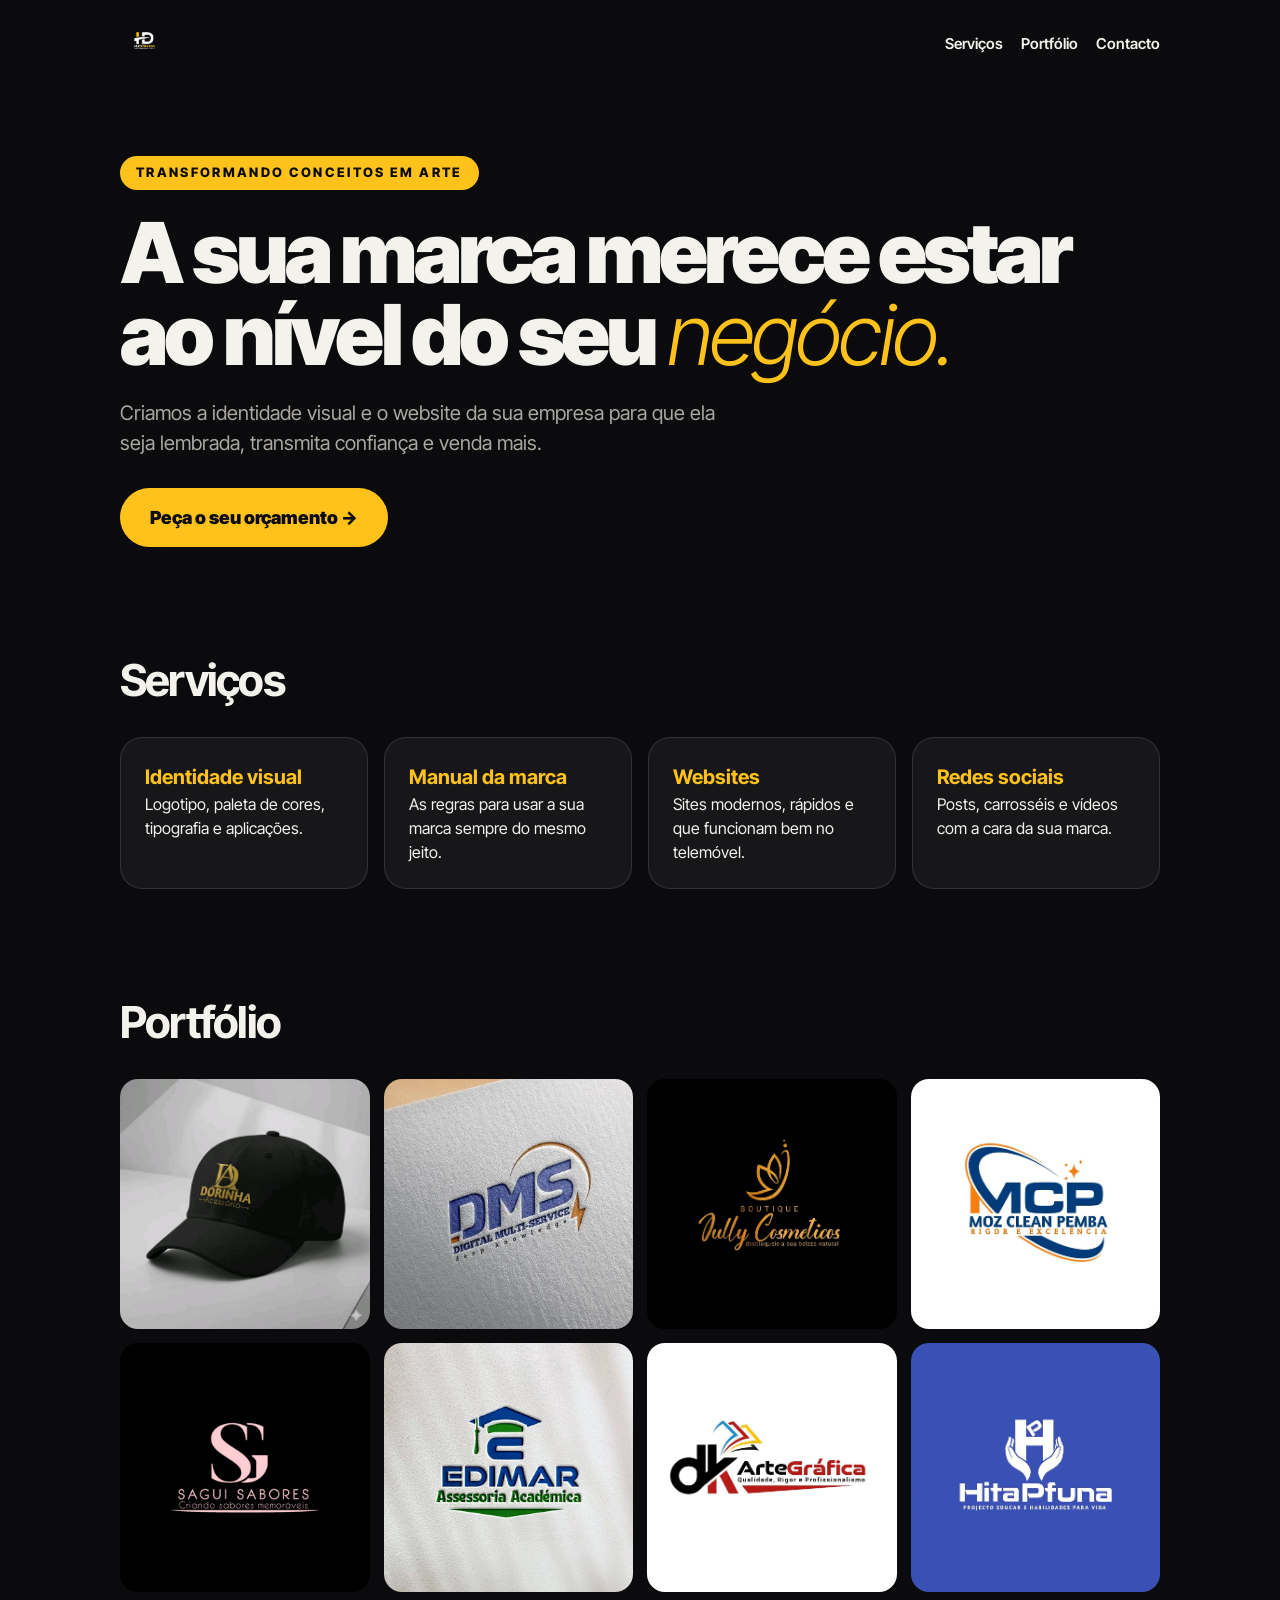
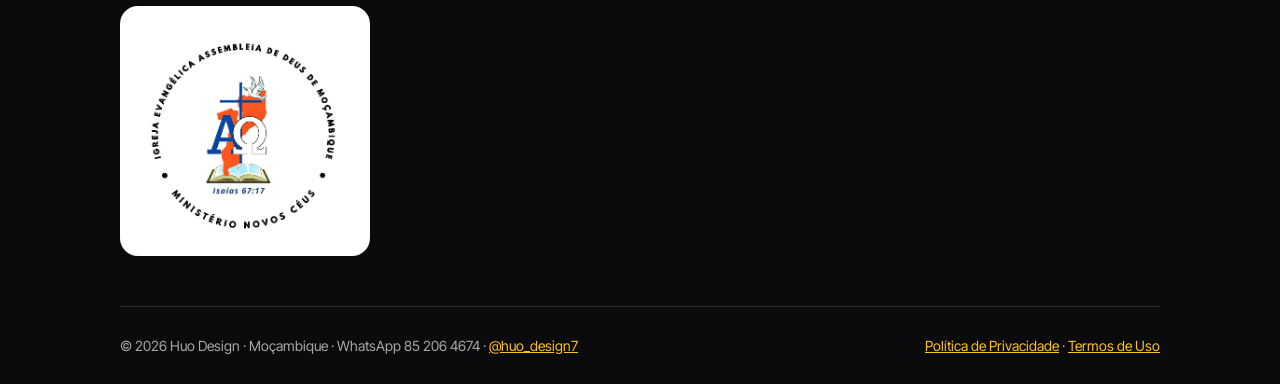
==== index.html @ d7ca1580 "Site Huo Design com privacidade e termos" ====
<!doctype html>
<html lang="pt">
<head>
<meta charset="utf-8">
<meta name="viewport" content="width=device-width,initial-scale=1">
<title>Huo Design · Identidade visual e websites</title>
<meta name="description" content="Huo Design: criamos a identidade visual e o website da sua empresa. Moçambique.">
<link rel="preconnect" href="https://fonts.googleapis.com">
<link href="https://fonts.googleapis.com/css2?family=Inter+Tight:ital,wght@0,300;0,400;0,600;0,800;0,900;1,300&display=swap" rel="stylesheet">
<link rel="stylesheet" href="estilo.css">
</head>
<body>
<div class="wrap">
	<header>
		<img src="img/logo.png" alt="Huo Design">
		<nav><a href="#servicos">Serviços</a><a href="#portfolio">Portfólio</a><a href="https://wa.me/258852064674">Contacto</a></nav>
	</header>

	<div class="hero">
		<span class="tag">TRANSFORMANDO CONCEITOS EM ARTE</span>
		<h1>A sua marca merece estar ao nível do seu <em>negócio.</em></h1>
		<p class="lead">Criamos a identidade visual e o website da sua empresa para que ela seja lembrada, transmita confiança e venda mais.</p>
		<a class="btn" href="https://wa.me/258852064674">Peça o seu orçamento →</a>
	</div>

	<section id="servicos">
		<h2>Serviços</h2>
		<div class="serv">
			<div class="card"><b>Identidade visual</b><p>Logotipo, paleta de cores, tipografia e aplicações.</p></div>
			<div class="card"><b>Manual da marca</b><p>As regras para usar a sua marca sempre do mesmo jeito.</p></div>
			<div class="card"><b>Websites</b><p>Sites modernos, rápidos e que funcionam bem no telemóvel.</p></div>
			<div class="card"><b>Redes sociais</b><p>Posts, carrosséis e vídeos com a cara da sua marca.</p></div>
		</div>
	</section>

	<section id="portfolio">
		<h2>Portfólio</h2>
		<div class="grid">
			<img src="img/dorinha.jpg" alt="Dorinha Acessório">
			<img src="img/dms.jpg" alt="Digital Multi-Service">
			<img src="img/jully.jpg" alt="Jully Cosméticos">
			<img src="img/mozclean.jpg" alt="Moz Clean Pemba">
			<img src="img/sagui.jpg" alt="Sagui Sabores">
			<img src="img/edimar.jpg" alt="Edimar Assessoria Académica">
			<img src="img/dkarte.jpg" alt="DK Arte Gráfica">
			<img src="img/hitapfuna.jpg" alt="HitaPfuna">
			<img src="img/igreja.jpg" alt="Ministério Novos Céus">
		</div>
	</section>

	<footer>
		<span>© 2026 Huo Design · Moçambique · WhatsApp 85 206 4674 · <a href="https://www.instagram.com/huo_design7/">@huo_design7</a></span>
		<span><a href="privacidade.html">Política de Privacidade</a> · <a href="termos.html">Termos de Uso</a></span>
	</footer>
</div>
</body>
</html>
---- estilo.css ----
:root{--ink:#0b0b0d;--paper:#f4f2ec;--y:#ffc21a;--mut:#a9a7a0}
*{box-sizing:border-box;margin:0}
body{background:var(--ink);color:var(--paper);font-family:'Inter Tight',system-ui,sans-serif;line-height:1.5}
a{color:var(--y)}
.wrap{max-width:1080px;margin:0 auto;padding:0 20px}
header{display:flex;justify-content:space-between;align-items:center;padding:20px 0}
header img{height:46px}
nav a{color:var(--paper);text-decoration:none;margin-left:18px;font-weight:600;font-size:15px}
.hero{padding:70px 0 50px}
.tag{display:inline-block;background:var(--y);color:var(--ink);font-weight:800;letter-spacing:.18em;font-size:13px;padding:7px 16px;border-radius:99px}
h1{font-size:clamp(40px,7vw,84px);line-height:.98;letter-spacing:-.045em;margin:22px 0;font-weight:900}
h1 em{font-style:italic;font-weight:300;color:var(--y)}
.lead{font-size:20px;color:var(--mut);max-width:620px}
.btn{display:inline-block;margin-top:30px;background:var(--y);color:var(--ink);font-weight:900;padding:16px 30px;border-radius:99px;text-decoration:none;font-size:18px}
section{padding:50px 0}
h2{font-size:clamp(28px,4vw,44px);letter-spacing:-.04em;margin-bottom:24px}
.serv{display:grid;grid-template-columns:repeat(auto-fit,minmax(240px,1fr));gap:16px}
.card{background:rgba(255,255,255,.05);border:1px solid rgba(255,255,255,.12);border-radius:22px;padding:24px}
.card b{color:var(--y);font-size:20px}
.grid{display:grid;grid-template-columns:repeat(auto-fill,minmax(220px,1fr));gap:14px}
.grid img{width:100%;aspect-ratio:1;object-fit:cover;border-radius:18px;display:block}
footer{border-top:1px solid rgba(255,255,255,.12);padding:28px 0;color:var(--mut);font-size:14px;display:flex;flex-wrap:wrap;gap:16px;justify-content:space-between}
.doc{max-width:760px;padding:40px 0 70px}
.doc h1{font-size:44px}
.doc h2{font-size:24px;margin:28px 0 8px}
.doc p,.doc li{color:#d8d6cf}
.doc ul{padding-left:20px}
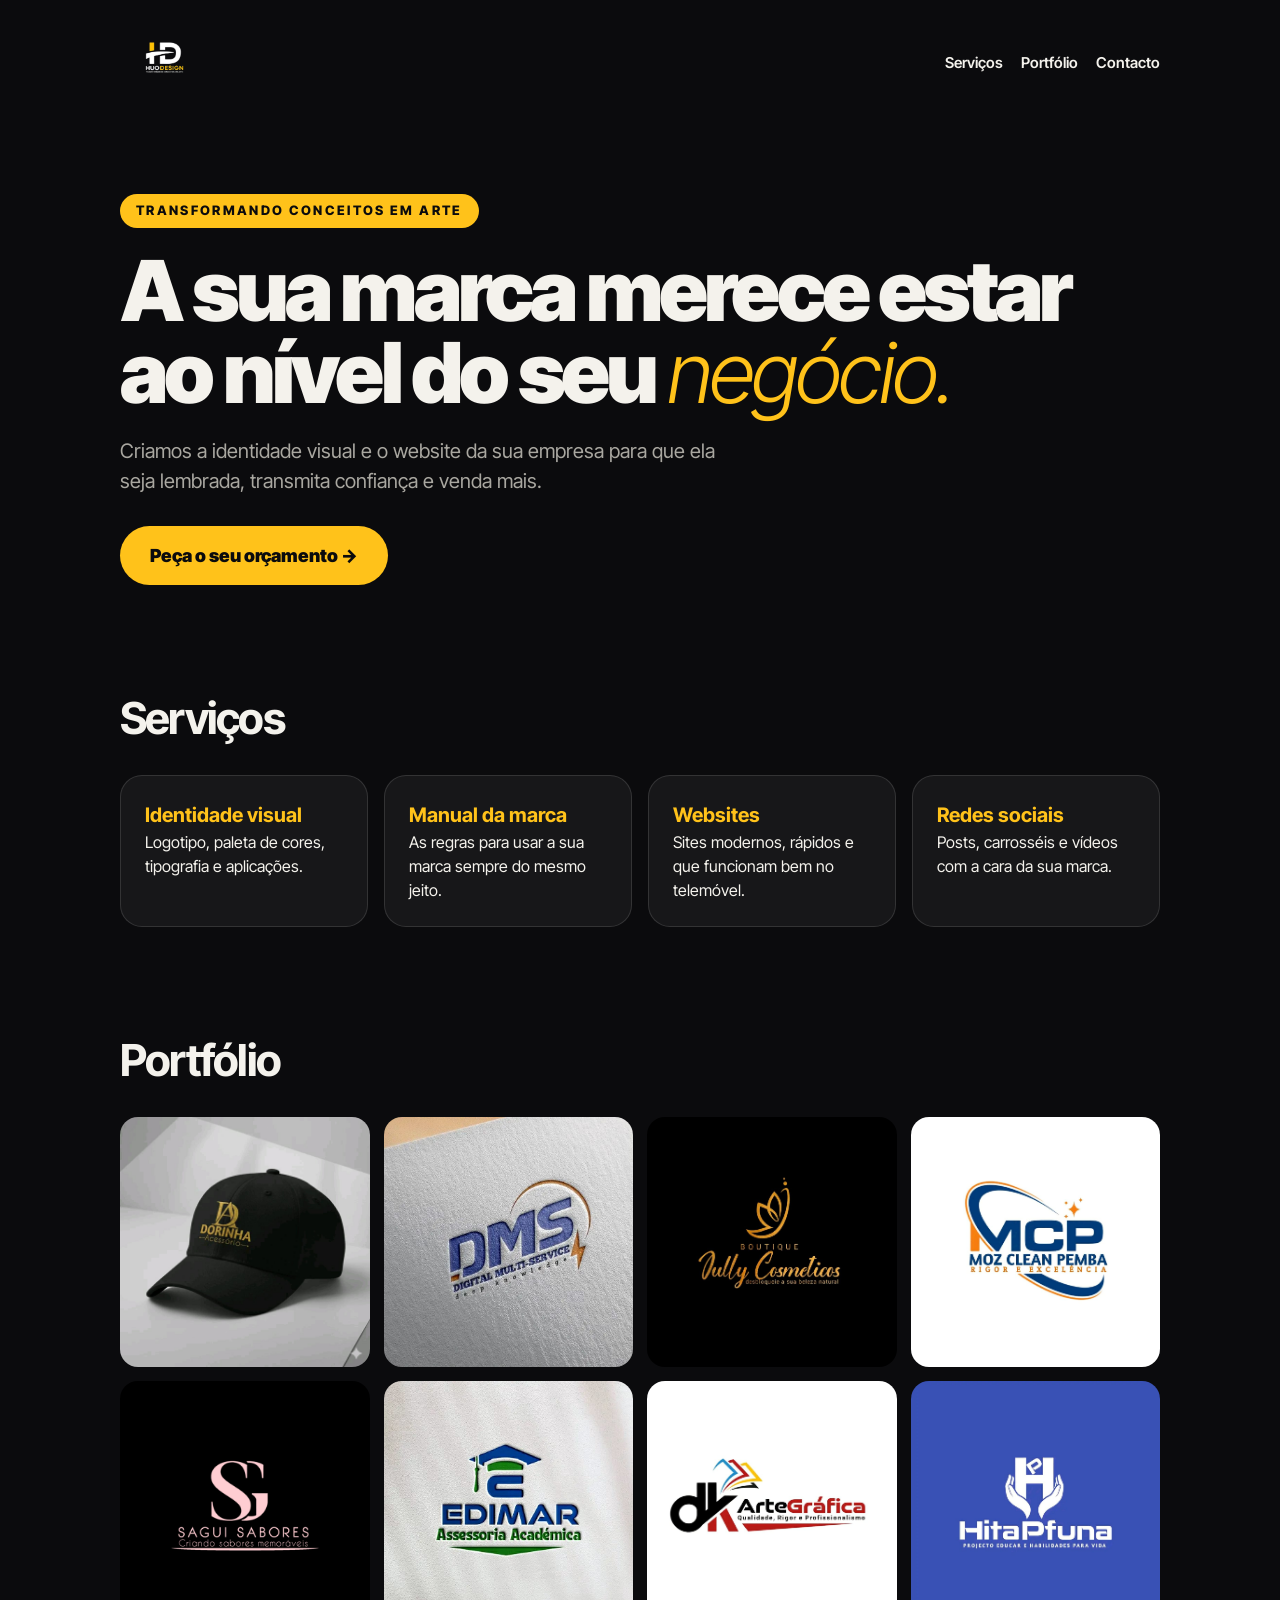
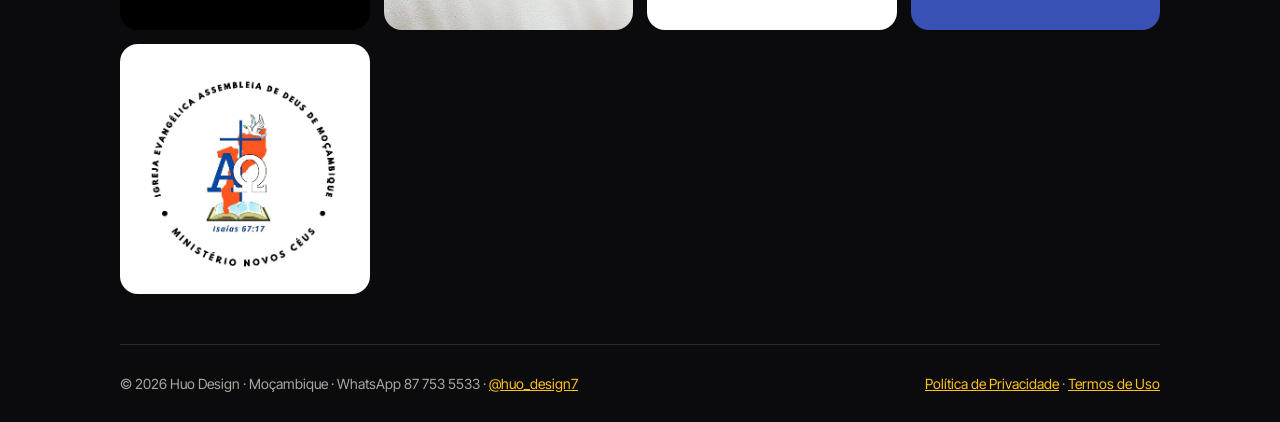
==== commit 580e978a: "Atualiza número do WhatsApp para 87 753 5533 Co-Authored-By: Claude Opus 5.5 <noreply@anthropic.com>" ====
--- a/index.html
+++ b/index.html
@@ -13,14 +13,14 @@
 <div class="wrap">
 	<header>
 		<img src="img/logo.png" alt="Huo Design">
-		<nav><a href="#servicos">Serviços</a><a href="#portfolio">Portfólio</a><a href="https://wa.me/258852064674">Contacto</a></nav>
+		<nav><a href="#servicos">Serviços</a><a href="#portfolio">Portfólio</a><a href="https://wa.me/258877535533">Contacto</a></nav>
 	</header>
 
 	<div class="hero">
 		<span class="tag">TRANSFORMANDO CONCEITOS EM ARTE</span>
 		<h1>A sua marca merece estar ao nível do seu <em>negócio.</em></h1>
 		<p class="lead">Criamos a identidade visual e o website da sua empresa para que ela seja lembrada, transmita confiança e venda mais.</p>
-		<a class="btn" href="https://wa.me/258852064674">Peça o seu orçamento →</a>
+		<a class="btn" href="https://wa.me/258877535533">Peça o seu orçamento →</a>
 	</div>
 
 	<section id="servicos">
@@ -49,7 +49,7 @@
 	</section>
 
 	<footer>
-		<span>© 2026 Huo Design · Moçambique · WhatsApp 85 206 4674 · <a href="https://www.instagram.com/huo_design7/">@huo_design7</a></span>
+		<span>© 2026 Huo Design · Moçambique · WhatsApp 87 753 5533 · <a href="https://www.instagram.com/huo_design7/">@huo_design7</a></span>
 		<span><a href="privacidade.html">Política de Privacidade</a> · <a href="termos.html">Termos de Uso</a></span>
 	</footer>
 </div>
--- a/estilo.css
+++ b/estilo.css
@@ -4,7 +4,7 @@
 a{color:var(--y)}
 .wrap{max-width:1080px;margin:0 auto;padding:0 20px}
 header{display:flex;justify-content:space-between;align-items:center;padding:20px 0}
-header img{height:46px}
+header img{height:84px}
 nav a{color:var(--paper);text-decoration:none;margin-left:18px;font-weight:600;font-size:15px}
 .hero{padding:70px 0 50px}
 .tag{display:inline-block;background:var(--y);color:var(--ink);font-weight:800;letter-spacing:.18em;font-size:13px;padding:7px 16px;border-radius:99px}
